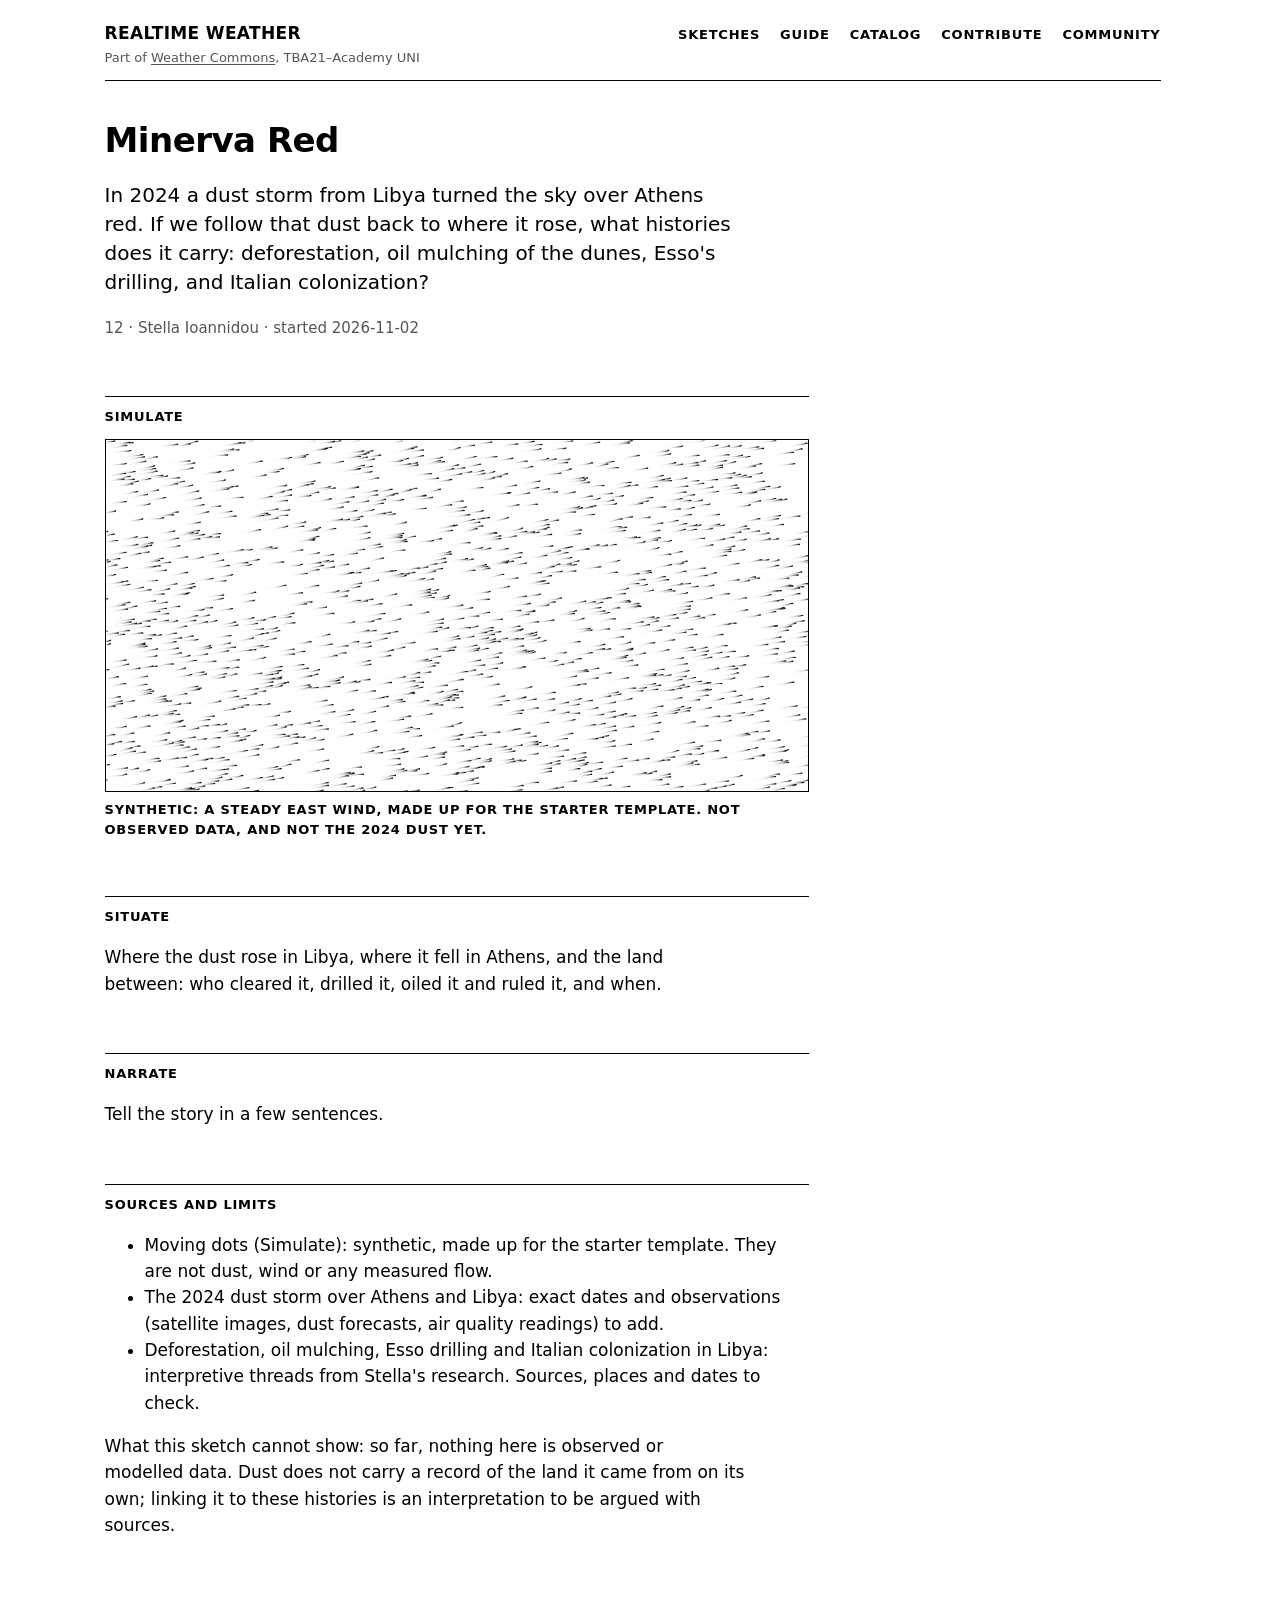
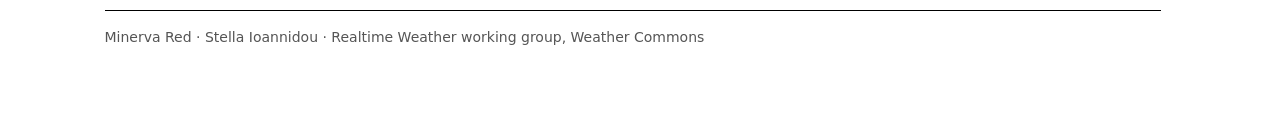
==== sketches/12-minerva-red/index.html @ 3139cb9e "12: rename to Minerva Red and start the dust storm question Rename sketches/12-egas-cc-u-s-plans-wit" ====
<!doctype html>
<html lang="en">
<head>
<meta charset="utf-8">
<meta name="viewport" content="width=device-width, initial-scale=1">
<title>12 · Minerva Red · Realtime Weather</title>
<!-- style.css is the shared Realtime Weather look, copied into this folder. Add your own styles below it. -->
<link rel="stylesheet" href="style.css">
</head>
<body>
<main>
<header class="site-header">
  <div class="brand"><a class="wordmark" href="../">Realtime Weather</a><span class="tagline">Part of <a href="https://tba21.org/uni_weathercommons">Weather Commons</a>, TBA21–Academy UNI</span></div>
  <nav aria-label="Site">
    <a href="../">Sketches</a>
    <a href="../guide/">Guide</a>
    <a href="../catalog/">Catalog</a>
    <a href="https://github.com/RealtimeUrbanismLab/weather-commons/blob/main/CONTRIBUTING.md">Contribute</a>
    <a href="https://community.ocean-archive.org/spaces/25478985">Community</a>
  </nav>
</header>

<h1>Minerva Red</h1>

<!-- 1. Event: what are you looking at, and what do you want to find out? -->
<p class="lede">In 2024 a dust storm from Libya turned the sky over Athens red. If we follow that dust back to where it rose, what histories does it carry: deforestation, oil mulching of the dunes, Esso's drilling, and Italian colonization?</p>
<p class="muted small">12 · Stella Ioannidou · started 2026-11-02</p>

<!-- 2. Simulate: a first model. This placeholder shows dots drifting in one steady wind. -->
<h2>Simulate</h2>
<canvas id="view" width="1200" height="600"></canvas>
<p class="label">Synthetic: a steady east wind, made up for the starter template. Not observed data, and not the 2024 dust yet.</p>

<!-- 3. Situate: where, when, who. Add a map, places, institutions, dates. -->
<h2>Situate</h2>
<p>Where the dust rose in Libya, where it fell in Athens, and the land between: who cleared it, drilled it, oiled it and ruled it, and when.</p>

<!-- 4. Narrate: the story in a few sentences, and what the model cannot show. -->
<h2>Narrate</h2>
<p>Tell the story in a few sentences.</p>

<h2>Sources and limits</h2>
<ul>
  <li>Moving dots (Simulate): synthetic, made up for the starter template. They are not dust, wind or any measured flow.</li>
  <li>The 2024 dust storm over Athens and Libya: exact dates and observations (satellite images, dust forecasts, air quality readings) to add.</li>
  <li>Deforestation, oil mulching, Esso drilling and Italian colonization in Libya: interpretive threads from Stella's research. Sources, places and dates to check.</li>
</ul>
<p>What this sketch cannot show: so far, nothing here is observed or modelled data. Dust does not carry a record of the land it came from on its own; linking it to these histories is an interpretation to be argued with sources.</p>

<footer class="site-footer">
  <p>Minerva Red · Stella Ioannidou · Realtime Weather working group, Weather Commons</p>
</footer>
</main>
<script>
  // A tiny simulation: dots carried by a steady wind, with a little random spread.
  // Replace it with your own model. Load your own files with relative paths, e.g. fetch('data/my-file.json').
  const canvas = document.getElementById('view');
  const ctx = canvas.getContext('2d');
  const ink = getComputedStyle(document.body).color;           // black, or white in dark mode
  const paper = getComputedStyle(document.body).backgroundColor;
  const wind = { east: 1.2, north: 0.2 }; // pixels per frame (synthetic)
  const spread = 0.6;                      // random wobble per frame
  const dots = Array.from({ length: 1500 }, () => ({ x: Math.random() * canvas.width, y: Math.random() * canvas.height }));

  function step() {
    ctx.globalAlpha = 0.15;                // fade old positions into trails
    ctx.fillStyle = paper;
    ctx.fillRect(0, 0, canvas.width, canvas.height);
    ctx.globalAlpha = 1;
    ctx.fillStyle = ink;
    for (const d of dots) {
      d.x = (d.x + wind.east + (Math.random() - 0.5) * spread + canvas.width) % canvas.width;
      d.y = (d.y - wind.north + (Math.random() - 0.5) * spread + canvas.height) % canvas.height;
      ctx.fillRect(d.x, d.y, 2, 2);
    }
    requestAnimationFrame(step);
  }
  step();
</script>
</body>
</html>
---- sketches/12-minerva-red/style.css ----
/* Realtime Weather: one look for the site's pages (front page, guide, catalog) and new sketches.
   Black and white, system fonts, light and dark. new-sketch.mjs copies this file into each new
   sketch, so a sketch keeps working on its own. */

:root {
  --fg: #000; --bg: #fff; --muted: #555; --line: #000; --soft: #f2f2f2;
  --font: system-ui, -apple-system, "Segoe UI", Roboto, "Helvetica Neue", Arial, sans-serif;
  --mono: ui-monospace, SFMono-Regular, Menlo, Consolas, "Liberation Mono", monospace;
  --text: 44rem;
  --wide: 68rem;
}
@media (prefers-color-scheme: dark) {
  :root { --fg: #fff; --bg: #000; --muted: #aaa; --line: #fff; --soft: #161616; }
}
* { box-sizing: border-box; }
html { -webkit-text-size-adjust: 100%; scrollbar-gutter: stable; } /* short and long pages line up */
body { margin: 0; background: var(--bg); color: var(--fg); font: 17px/1.55 var(--font); }
/* Every page has the same frame, so the header and footer never move. Content keeps a
   reading width inside it, left-aligned; the header, footer and front-page cards span the frame. */
main { max-width: var(--wide); margin: 0 auto; padding: 0 16px 80px; }
main > * { max-width: var(--text); }
main > .site-header, main > .site-footer, main > .cards, main > .full { max-width: none; }
a { color: inherit; text-underline-offset: 2px; overflow-wrap: anywhere; }
a:hover { text-decoration-thickness: 2px; }

/* Header and footer, the same on every page */
.site-header {
  display: flex; flex-wrap: wrap; justify-content: space-between; align-items: baseline; gap: 8px 24px;
  border-bottom: 1px solid var(--line); padding: 20px 0 12px; margin-bottom: 40px;
}
.brand { display: flex; flex-direction: column; gap: 2px; }
.wordmark { font-weight: 700; text-transform: uppercase; letter-spacing: .02em; text-decoration: none; }
.tagline { font-size: 13px; color: var(--muted); }
.site-header nav { display: flex; flex-wrap: wrap; gap: 4px 20px; }
.site-header nav a, .label, h2 {
  font-size: 13px; font-weight: 600; text-transform: uppercase; letter-spacing: .06em;
}
.site-header nav a { text-decoration: none; }
.site-header nav a:hover, .site-header nav a[aria-current="page"] { text-decoration: underline; }
.site-footer { margin-top: 72px; border-top: 1px solid var(--line); padding-top: 12px; font-size: 14px; color: var(--muted); }
.site-footer p { margin: 4px 0; }

/* Type */
h1 { font-size: 34px; line-height: 1.15; font-weight: 700; letter-spacing: -.015em; margin: 0 0 12px; }
h2 { margin: 56px 0 12px; padding-top: 10px; border-top: 1px solid var(--line); }
h3 { font-size: 17px; margin: 28px 0 4px; }
p, li { max-width: 40rem; }
.lede { font-size: 20px; line-height: 1.45; }
.muted { color: var(--muted); }
.small { font-size: 15px; }
.question, .part { font-weight: 600; }
.gloss { color: var(--muted); font-size: 15px; }
.note { border: 1px solid var(--line); padding: 12px 16px; margin: 20px 0; }
.note p { margin: 4px 0; }
.toc { display: flex; flex-wrap: wrap; gap: 4px 16px; font-size: 15px; margin: 16px 0 0; padding: 0; list-style: none; }
code { font-family: var(--mono); font-size: .88em; background: var(--soft); padding: 1px 4px; overflow-wrap: anywhere; }
table { border-collapse: collapse; margin: 12px 0; font-size: 15px; }
th, td { border: 1px solid var(--line); padding: 4px 12px; text-align: left; }
dl dt { font-weight: 600; margin-top: 16px; }
dl dd { margin: 2px 0 0; }

/* A big link, such as the catalog's main source */
.primary { display: block; border: 1px solid var(--line); padding: 16px; margin: 16px 0; text-decoration: none; }
.primary:hover { background: var(--fg); color: var(--bg); }
.primary strong { display: block; font-size: 19px; }

/* Front page: sketch cards */
.cards { list-style: none; padding: 0; margin: 40px 0 0; display: grid; grid-template-columns: repeat(auto-fill, minmax(17rem, 1fr)); gap: 32px 24px; }
.cards li { max-width: none; }
.card { display: flex; flex-direction: column; gap: 4px; text-decoration: none; border-top: 1px solid var(--line); padding-top: 12px; }
.card img { width: 100%; aspect-ratio: 3 / 2; object-fit: cover; filter: grayscale(1); margin-bottom: 8px; }
.card:hover .title { text-decoration: underline; }
.card .nn { font-size: 13px; color: var(--muted); font-variant-numeric: tabular-nums; }
.card .title { font-size: 20px; font-weight: 700; line-height: 1.25; }
.card .summary { font-size: 15px; }
.cards .meta { margin: 8px 0 0; font-size: 13px; color: var(--muted); }

/* Guide: numbered steps, copyable code, tabs, form fields */
ol.steps { list-style: none; padding: 0; margin: 16px 0 0; counter-reset: step; }
ol.steps > li { counter-increment: step; position: relative; padding: 0 0 20px 44px; }
ol.steps > li::before {
  content: counter(step); position: absolute; left: 0; top: 0;
  width: 28px; height: 28px; border: 1.5px solid var(--line); border-radius: 50%;
  display: grid; place-items: center; font-size: 14px; font-weight: 600;
}
.ok { font-size: 15px; }
.ok::before { content: "You should see: "; font-weight: 600; }
.code { position: relative; margin: 8px 0; }
.code pre {
  margin: 0; padding: 12px 72px 12px 14px; background: var(--soft); border: 1px solid var(--line);
  font: 14px/1.5 var(--mono); white-space: pre-wrap; overflow-wrap: anywhere;
}
.code button, .tabs button {
  font: 14px var(--font); padding: 4px 12px; cursor: pointer; background: var(--bg); color: var(--fg); border: 1px solid var(--line);
}
.code button { position: absolute; top: 6px; right: 6px; }
.fields { display: grid; grid-template-columns: repeat(auto-fit, minmax(150px, 1fr)); gap: 10px; margin: 12px 0; }
.fields label { font-size: 13px; color: var(--muted); display: block; }
.fields input { width: 100%; font: 15px var(--font); padding: 6px 8px; margin-top: 2px; background: var(--bg); color: var(--fg); border: 1px solid var(--line); border-radius: 0; }
.tabs { display: flex; margin: 16px 0 0; }
.tabs button { padding: 6px 16px; }
.tabs button + button { border-left: 0; }
.tabs button[aria-selected="true"] { background: var(--fg); color: var(--bg); }
.tabpanel { border: 1px solid var(--line); border-top: 0; padding: 4px 16px 8px; }
.tabpanel[hidden] { display: none; }
dl.trouble .ask { display: block; margin-top: 6px; font-size: 15px; }

/* Sketch pages */
canvas { display: block; width: 100%; border: 1px solid var(--line); }
.label { margin: 8px 0 0; }

#handout { display: none; }

@media (max-width: 480px) {
  body { font-size: 16px; }
  h1 { font-size: 28px; }
  .lede { font-size: 18px; }
  .code pre { padding: 40px 12px 12px; }
  ol.steps > li { padding-left: 38px; }
}

/* Print. The guide prints as a one-page checklist (#handout); other pages print as they are. */
@media print {
  :root { --fg: #000; --bg: #fff; --muted: #333; --line: #000; --soft: #fff; }
  .site-header nav, .code button { display: none; }
  body:has(#handout) main > *:not(#handout) { display: none !important; }
  @page { size: A4; margin: 12mm 14mm; }
  body:has(#handout) { font-size: 10pt; line-height: 1.35; }
  #handout { display: block; }
  #handout h1 { font-size: 17pt; margin: 0 0 2pt; }
  #handout h2 { font-size: 11pt; margin: 9pt 0 3pt; padding-top: 4pt; border-top: 1pt solid #000; }
  #handout p { margin: 2pt 0; max-width: none; }
  #handout ul { list-style: none; padding: 0; margin: 0; }
  #handout li { padding-left: 16pt; position: relative; margin: 2.5pt 0; max-width: none; }
  #handout li::before { content: ""; position: absolute; left: 0; top: 1.5pt; width: 8pt; height: 8pt; border: 1pt solid #000; }
  #handout code { background: none; padding: 0; font-size: 9pt; }
  #handout .cols { display: grid; grid-template-columns: 1fr 1fr; gap: 0 14pt; }
  #handout .blank { display: inline-block; min-width: 110pt; border-bottom: .75pt solid #000; }
}
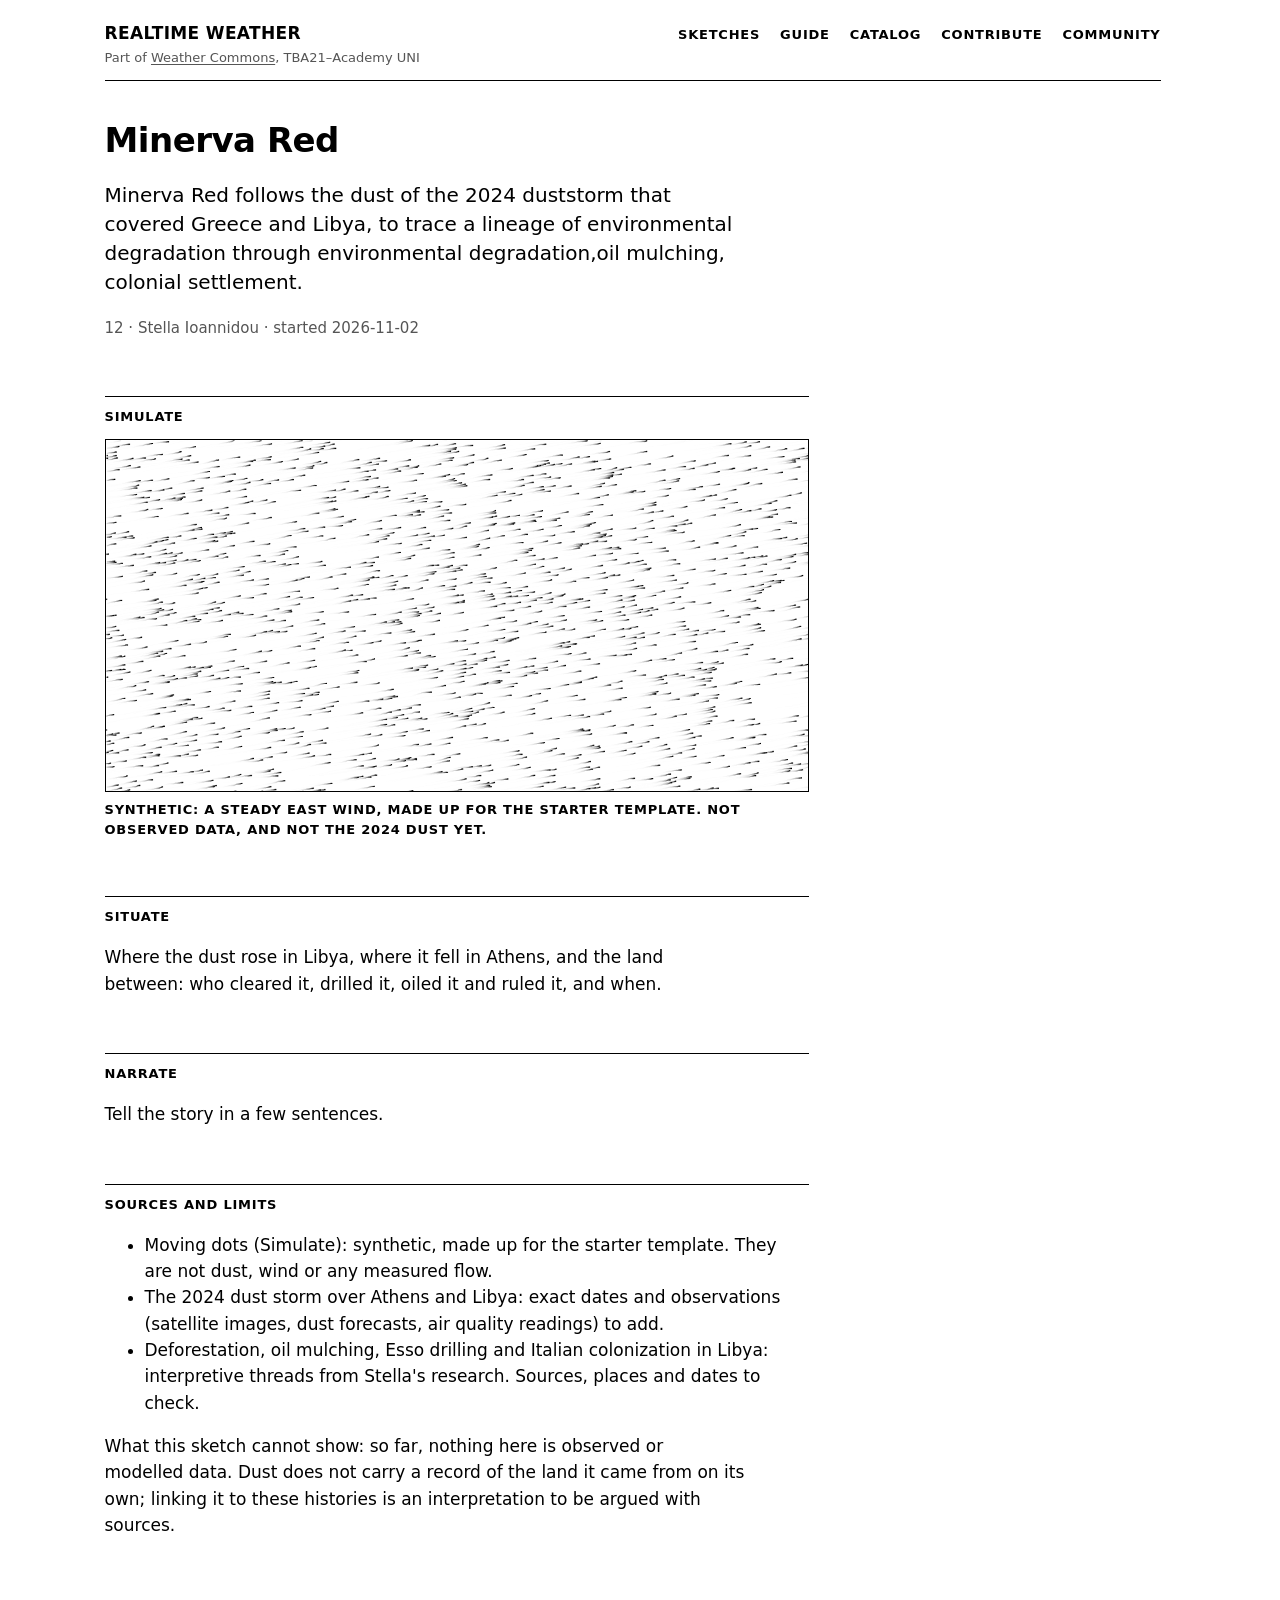
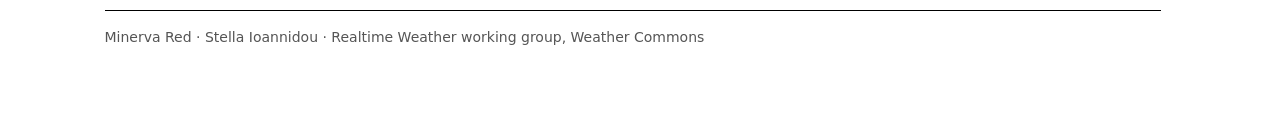
==== commit 8997b26f: "Revise introduction for clarity on environmental themes Updated the introductory paragraph to clarif" ====
--- a/sketches/12-minerva-red/index.html
+++ b/sketches/12-minerva-red/index.html
@@ -23,7 +23,7 @@
 <h1>Minerva Red</h1>
 
 <!-- 1. Event: what are you looking at, and what do you want to find out? -->
-<p class="lede">In 2024 a dust storm from Libya turned the sky over Athens red. If we follow that dust back to where it rose, what histories does it carry: deforestation, oil mulching of the dunes, Esso's drilling, and Italian colonization?</p>
+<p class="lede">Minerva Red follows the dust of the 2024 duststorm that covered Greece and Libya, to trace a lineage of environmental degradation through environmental degradation,oil mulching, colonial settlement. </p>
 <p class="muted small">12 · Stella Ioannidou · started 2026-11-02</p>
 
 <!-- 2. Simulate: a first model. This placeholder shows dots drifting in one steady wind. -->
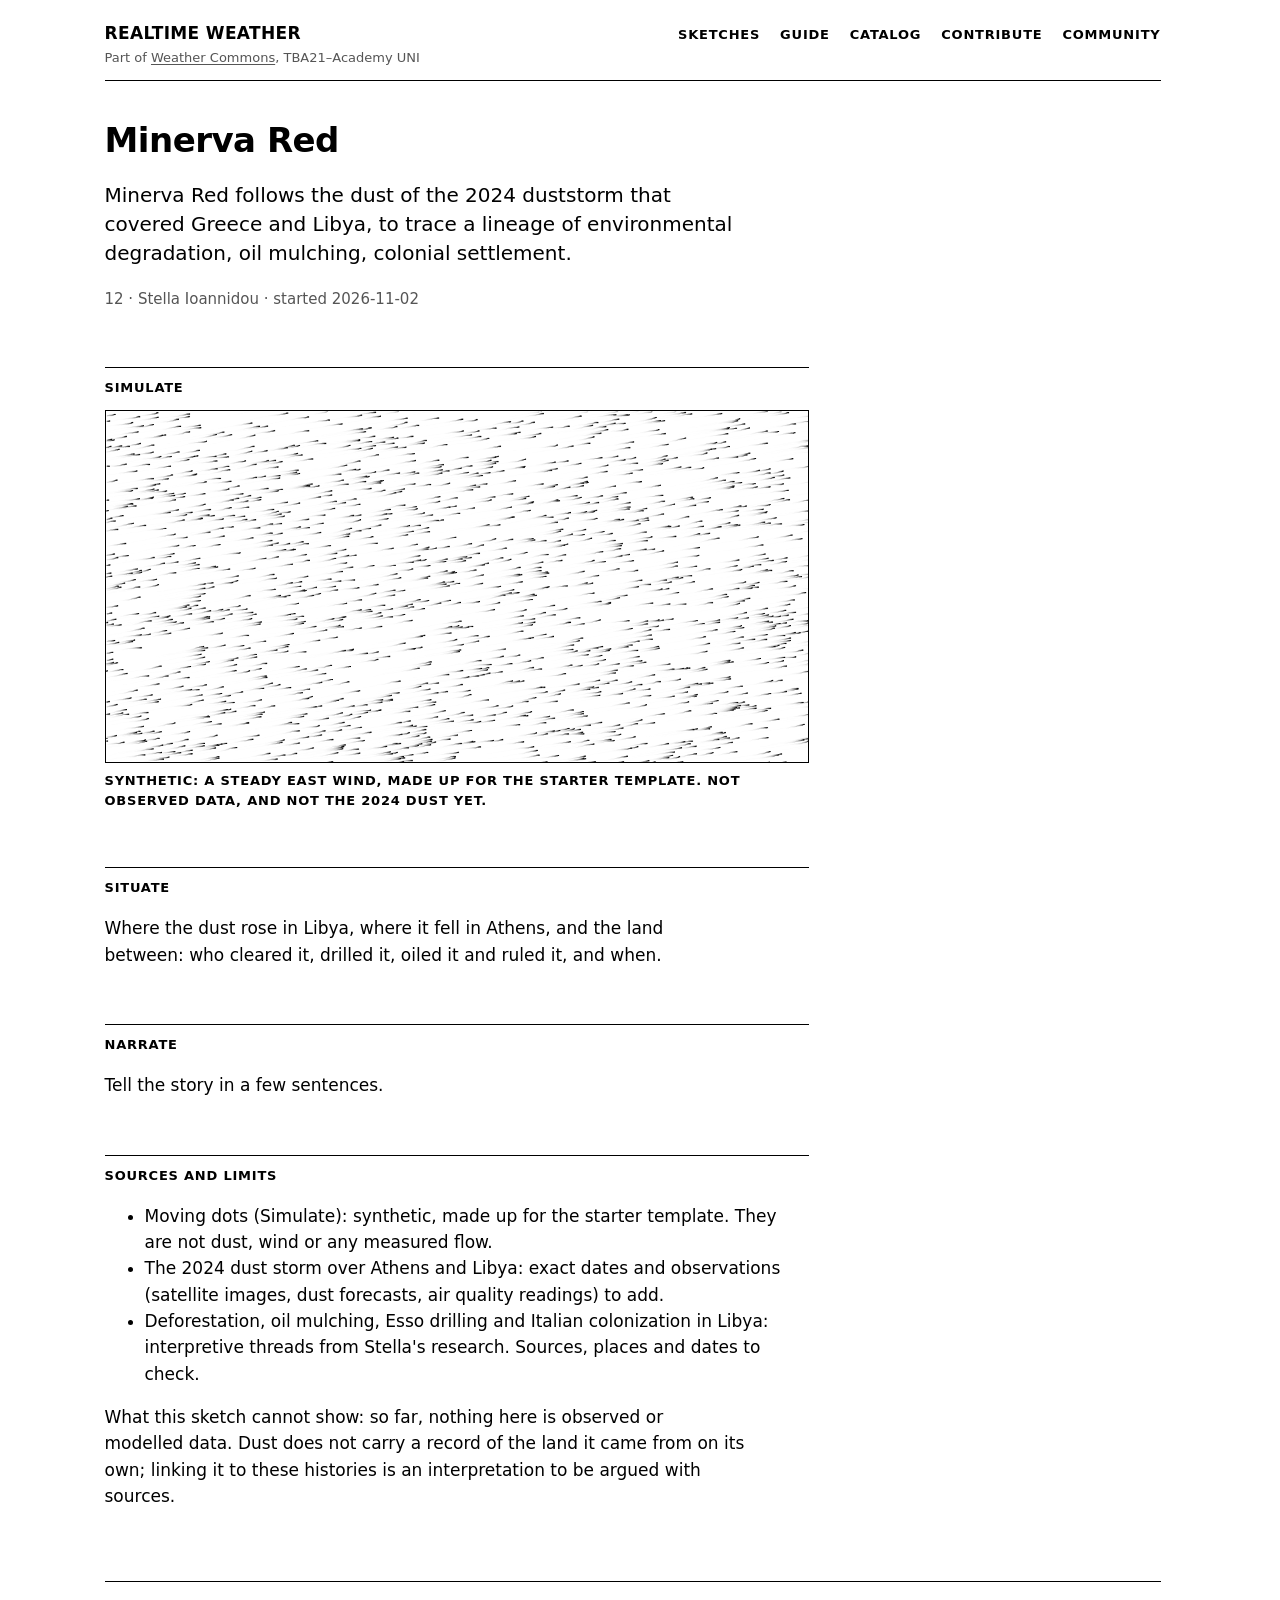
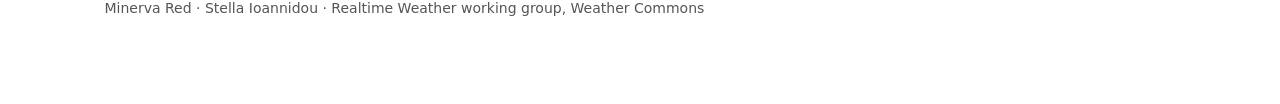
==== commit a727bde6: "12: use Stella's reworded question in the page, README and notes Co-Authored-By: Claude Opus 5.5 <no" ====
--- a/sketches/12-minerva-red/index.html
+++ b/sketches/12-minerva-red/index.html
@@ -23,7 +23,7 @@
 <h1>Minerva Red</h1>
 
 <!-- 1. Event: what are you looking at, and what do you want to find out? -->
-<p class="lede">Minerva Red follows the dust of the 2024 duststorm that covered Greece and Libya, to trace a lineage of environmental degradation through environmental degradation,oil mulching, colonial settlement. </p>
+<p class="lede">Minerva Red follows the dust of the 2024 duststorm that covered Greece and Libya, to trace a lineage of environmental degradation, oil mulching, colonial settlement.</p>
 <p class="muted small">12 · Stella Ioannidou · started 2026-11-02</p>
 
 <!-- 2. Simulate: a first model. This placeholder shows dots drifting in one steady wind. -->
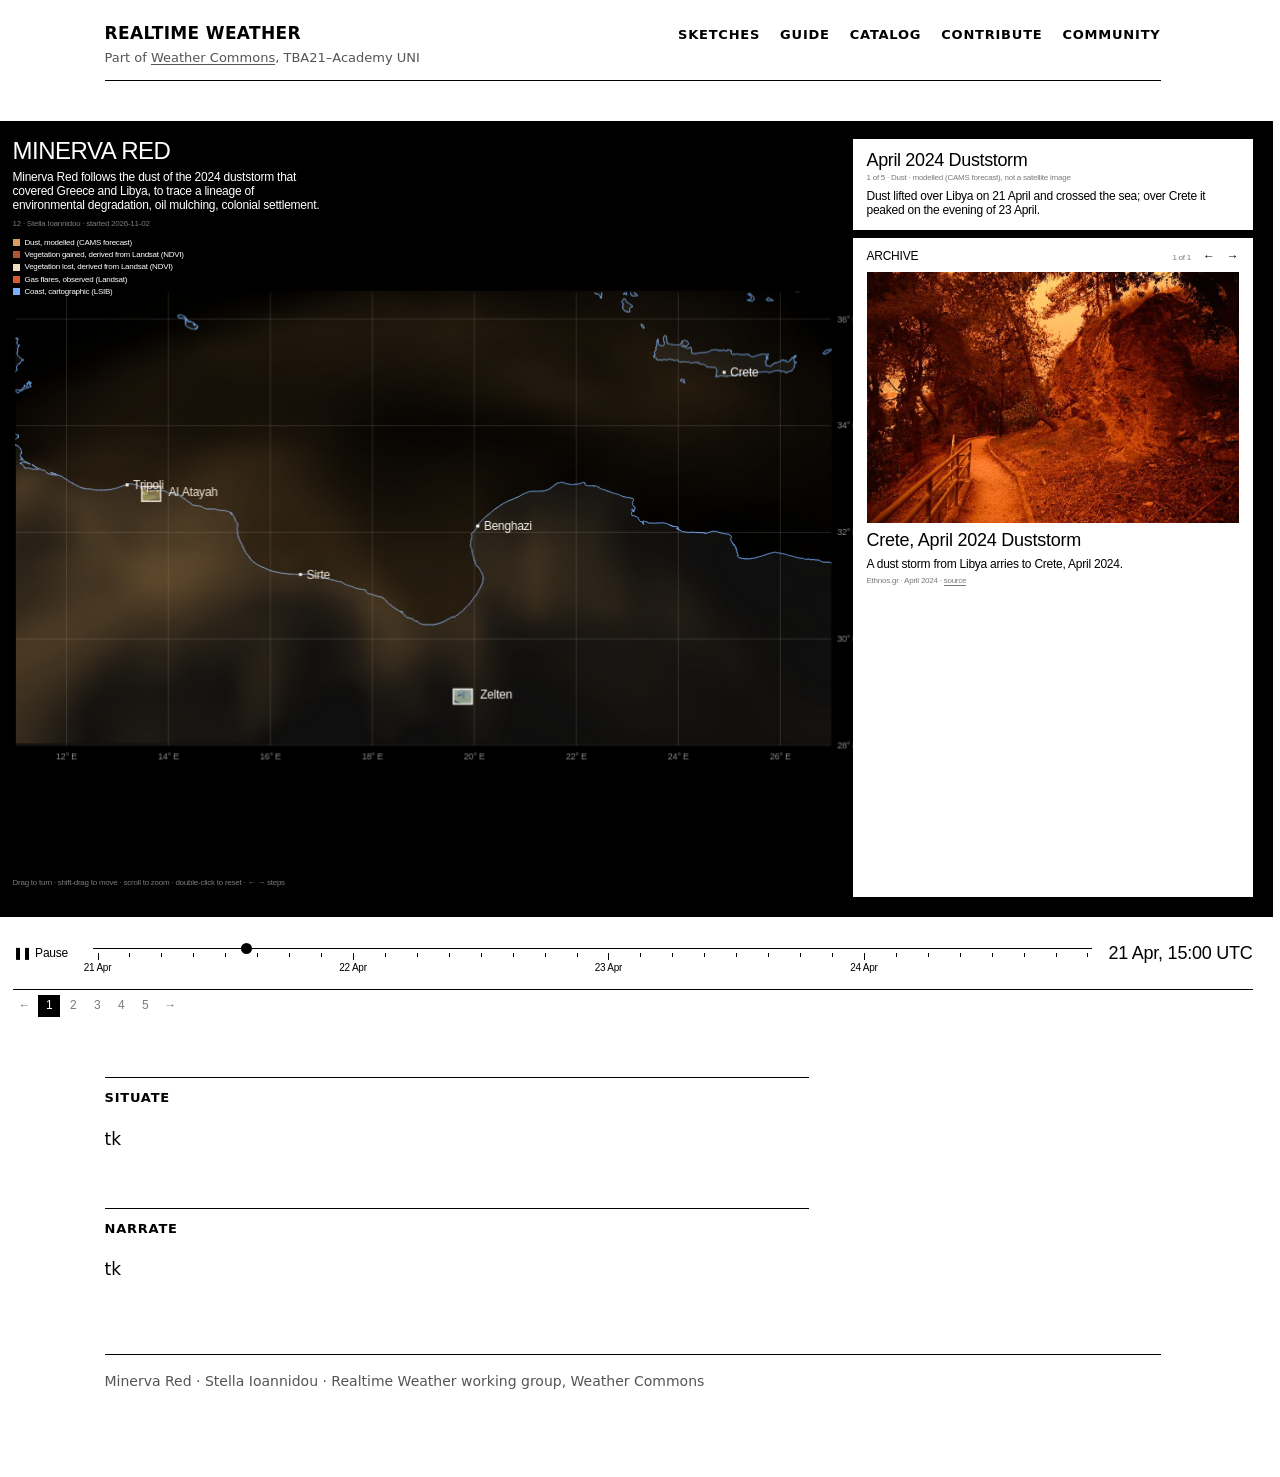
==== commit bd4d0611: "12: map, sites, storm, film" ====
--- a/sketches/12-minerva-red/index.html
+++ b/sketches/12-minerva-red/index.html
@@ -6,6 +6,81 @@
 <title>12 · Minerva Red · Realtime Weather</title>
 <!-- style.css is the shared Realtime Weather look, copied into this folder. Add your own styles below it. -->
 <link rel="stylesheet" href="style.css">
+<style>
+/* The view takes the whole screen, on a black ground, after sketch 04: a masthead top-left, the story in a white
+   box on the right, and a white bar along the bottom with the clock and the numbered steps.
+   Type: Helvetica, regular weight only, −2 % tracking; hierarchy by size and position. Colour belongs to the layers. */
+body { overflow-x: hidden; }
+.viewer { --paper: #fff; --ink: #fff; --fg: #000; --mute: #7a7a7a; --bar: 104px;
+  --sans: "Helvetica Neue", Helvetica, Arial, sans-serif;
+  position: relative; width: 100vw; margin-left: calc(50% - 50vw); height: 100vh; min-height: 560px; background: #000; color: var(--ink);
+  font: 400 12px/1.15 var(--sans); letter-spacing: -.02em; overflow: hidden; -webkit-font-smoothing: antialiased; user-select: none; }
+.viewer button { font: inherit; color: inherit; background: none; border: 0; padding: 0; cursor: pointer; letter-spacing: inherit; }
+#stage { position: absolute; inset: 0 0 var(--bar) 0; }
+#stage > canvas { position: absolute; inset: 0; width: 100%; height: 100%; cursor: grab; touch-action: none; }
+#mast { position: absolute; left: 20px; top: 18px; max-width: 46ch; pointer-events: none; }
+#mast h1 { margin: 0 0 8px; font: 400 24px/1 var(--sans); text-transform: uppercase; letter-spacing: -.02em; }
+#mast p { margin: 0; font-size: 12px; line-height: 1.15; max-width: none; }
+#mast .by { margin-top: 6px; color: var(--mute); font-size: 8px; }
+#key { display: flex; flex-direction: column; gap: 3px; margin-top: 10px; font-size: 8px; }
+#key span { display: inline-flex; align-items: center; gap: 5px; white-space: nowrap; }
+#key i { display: inline-block; width: 7px; height: 7px; }
+#film { position: absolute; left: 20px; top: 18px; bottom: 20px; right: 440px; background: #000; z-index: 1; }
+#film[hidden], #film [hidden] { display: none; }
+#film iframe { width: 100%; height: 100%; border: 0; display: block; }
+#film-note { padding: 20px; color: var(--mute); }
+#hint { position: absolute; left: 20px; bottom: 30px; font-size: 8px; color: var(--mute); pointer-events: none; }
+/* the column on the right: the story, then the archive */
+#side { position: absolute; right: 20px; top: 18px; bottom: 20px; width: 400px; display: flex; flex-direction: column; gap: 8px; pointer-events: none; }
+#side > * { pointer-events: auto; background: var(--paper); color: var(--fg); padding: 12px 14px; }
+#insets { margin-top: 10px; }
+#insets[hidden], #insets canvas[hidden], #itabs[hidden] { display: none; }
+#itabs { display: flex; gap: 12px; margin-bottom: 5px; }
+#itabs button { color: var(--mute); }
+#itabs button[aria-pressed="true"] { color: var(--fg); }
+#insets canvas { display: block; width: 100%; background: #000; }
+#icap { font-size: 8px; color: var(--mute); margin-top: 3px; }
+#media { flex: 1; min-height: 0; overflow: auto; font-size: 12px; }
+#media[hidden] { display: none; }
+#media-head { display: flex; gap: 12px; align-items: baseline; margin-bottom: 8px; color: var(--mute); font-size: 8px; }
+#media-head span:first-child { color: var(--fg); text-transform: uppercase; margin-right: auto; font-size: 12px; }
+#media-head button { font-size: 12px; color: var(--fg); }
+#media img { display: block; width: 100%; height: auto; margin-bottom: 8px; }
+#media p { margin: 0 0 4px; font-size: 12px; line-height: 1.15; }
+#media .hl { font-size: 18px; line-height: 1.1; margin: 2px 0 8px; }
+#media .cr { font-size: 8px; line-height: 1.3; color: var(--mute); }
+#media a { border-bottom: 1px solid currentColor; text-decoration: none; }
+#story h2 { margin: 0 0 2px; padding: 0; border: 0; font: 400 18px/1.1 var(--sans); text-transform: none; letter-spacing: -.02em; }
+#story .meta { font-size: 8px; color: var(--mute); margin-bottom: 8px; }
+#story p { margin: 0; font-size: 12px; line-height: 1.15; }
+#clock { position: absolute; left: 0; right: 0; bottom: 0; height: var(--bar); background: var(--paper); color: var(--fg); padding: 0 20px; }
+#rail { display: flex; align-items: center; gap: 16px; height: 72px; }
+#rail[data-off] > :not(#date) { visibility: hidden; }
+#play { flex: 0 0 auto; text-align: left; white-space: nowrap; min-width: 64px; }
+#track { position: relative; flex: 1; min-width: 0; height: 44px; }
+#track input { position: absolute; left: 0; right: 0; top: 10px; width: 100%; -webkit-appearance: none; appearance: none; height: 14px; background: none; margin: 0; cursor: pointer; }
+#track input::-webkit-slider-runnable-track { height: 1px; background: var(--fg); }
+#track input::-webkit-slider-thumb { -webkit-appearance: none; width: 11px; height: 11px; border-radius: 50%; background: var(--fg); margin-top: -5px; }
+#track input::-moz-range-track { height: 1px; background: var(--fg); }
+#track input::-moz-range-thumb { width: 11px; height: 11px; border: 0; border-radius: 50%; background: var(--fg); }
+#ticks { position: absolute; left: 5px; right: 5px; top: 22px; height: 20px; pointer-events: none; }
+#ticks i { position: absolute; top: 0; width: 1px; height: 4px; background: var(--fg); }
+#ticks i.l { height: 7px; }
+#ticks span { position: absolute; top: 9px; transform: translateX(-50%); font-size: 10px; white-space: nowrap; }
+#date { flex: 0 0 auto; text-align: right; min-width: 15ch; }
+#date b { display: block; font-weight: 400; font-size: 18px; line-height: 1.1; }
+#date span { color: var(--mute); font-size: 8px; }
+#steps { display: flex; gap: 2px; align-items: center; height: 32px; border-top: 1px solid var(--fg); }
+#steps button { min-width: 22px; height: 22px; padding: 0 6px; text-align: center; color: var(--mute); }
+#steps button[aria-current="true"] { background: var(--fg); color: var(--paper); }
+#steps .nm { margin-left: 10px; color: var(--fg); }
+@media (max-width: 900px) {
+  #side { left: 20px; right: 20px; top: auto; bottom: 12px; width: auto; }
+  #media, #insets { display: none; }
+  #film { right: 20px; bottom: 140px; }
+  #key, #hint, #mast p { display: none; }
+}
+</style>
 </head>
 <body>
 <main>
@@ -20,62 +95,51 @@
   </nav>
 </header>
 
-<h1>Minerva Red</h1>
-
-<!-- 1. Event: what are you looking at, and what do you want to find out? -->
-<p class="lede">Minerva Red follows the dust of the 2024 duststorm that covered Greece and Libya, to trace a lineage of environmental degradation, oil mulching, colonial settlement.</p>
-<p class="muted small">12 · Stella Ioannidou · started 2026-11-02</p>
-
-<!-- 2. Simulate: a first model. This placeholder shows dots drifting in one steady wind. -->
-<h2>Simulate</h2>
-<canvas id="view" width="1200" height="600"></canvas>
-<p class="label">Synthetic: a steady east wind, made up for the starter template. Not observed data, and not the 2024 dust yet.</p>
+<!-- 1–2. Event and Simulate: the view. Steps and texts are at the top of app.js. -->
+<section class="full viewer" aria-label="Minerva Red: map from Libya to Crete">
+  <div id="stage">
+    <canvas id="c"></canvas>
+    <div id="mast">
+      <h1>Minerva Red</h1>
+      <p>Minerva Red follows the dust of the 2024 duststorm that covered Greece and Libya, to trace a lineage of environmental degradation, oil mulching, colonial settlement.</p>
+      <p class="by">12 · Stella Ioannidou · started 2026-11-02</p>
+      <div id="key"></div>
+    </div>
+    <div id="film" hidden><iframe id="vimeo" src="about:blank" title="Film" allow="autoplay; fullscreen; picture-in-picture" allowfullscreen></iframe>
+      <p id="film-note" hidden>Add the film's Vimeo link in app.js (the Film step).</p></div>
+    <div id="hint">Drag to turn · shift-drag to move · scroll to zoom · double-click to reset · ← → steps</div>
+    <div id="side">
+      <aside id="story"><h2 id="st-title"></h2><div class="meta" id="kind"></div><p id="text"></p>
+        <div id="insets" hidden>
+          <canvas id="ang"></canvas><canvas id="top" hidden></canvas>
+          <div id="icap"></div>
+        </div>
+      </aside>
+      <aside id="media" hidden>
+        <div id="media-head"><span>Archive</span><span id="mcount"></span><button id="mprev" aria-label="Previous">←</button><button id="mnext" aria-label="Next">→</button></div>
+        <div id="mbody"></div>
+      </aside>
+    </div>
+  </div>
+  <div id="clock">
+    <div id="rail"><button id="play">▶ Run</button><div id="track"><input id="t" type="range" aria-label="Time"><div id="ticks"></div></div>
+      <div id="date"><b id="tl"></b><span id="sub"></span></div></div>
+    <nav id="steps"></nav>
+  </div>
+</section>
 
 <!-- 3. Situate: where, when, who. Add a map, places, institutions, dates. -->
 <h2>Situate</h2>
-<p>Where the dust rose in Libya, where it fell in Athens, and the land between: who cleared it, drilled it, oiled it and ruled it, and when.</p>
+<p>tk</p>
 
 <!-- 4. Narrate: the story in a few sentences, and what the model cannot show. -->
 <h2>Narrate</h2>
-<p>Tell the story in a few sentences.</p>
-
-<h2>Sources and limits</h2>
-<ul>
-  <li>Moving dots (Simulate): synthetic, made up for the starter template. They are not dust, wind or any measured flow.</li>
-  <li>The 2024 dust storm over Athens and Libya: exact dates and observations (satellite images, dust forecasts, air quality readings) to add.</li>
-  <li>Deforestation, oil mulching, Esso drilling and Italian colonization in Libya: interpretive threads from Stella's research. Sources, places and dates to check.</li>
-</ul>
-<p>What this sketch cannot show: so far, nothing here is observed or modelled data. Dust does not carry a record of the land it came from on its own; linking it to these histories is an interpretation to be argued with sources.</p>
+<p>tk</p>
 
 <footer class="site-footer">
   <p>Minerva Red · Stella Ioannidou · Realtime Weather working group, Weather Commons</p>
 </footer>
 </main>
-<script>
-  // A tiny simulation: dots carried by a steady wind, with a little random spread.
-  // Replace it with your own model. Load your own files with relative paths, e.g. fetch('data/my-file.json').
-  const canvas = document.getElementById('view');
-  const ctx = canvas.getContext('2d');
-  const ink = getComputedStyle(document.body).color;           // black, or white in dark mode
-  const paper = getComputedStyle(document.body).backgroundColor;
-  const wind = { east: 1.2, north: 0.2 }; // pixels per frame (synthetic)
-  const spread = 0.6;                      // random wobble per frame
-  const dots = Array.from({ length: 1500 }, () => ({ x: Math.random() * canvas.width, y: Math.random() * canvas.height }));
-
-  function step() {
-    ctx.globalAlpha = 0.15;                // fade old positions into trails
-    ctx.fillStyle = paper;
-    ctx.fillRect(0, 0, canvas.width, canvas.height);
-    ctx.globalAlpha = 1;
-    ctx.fillStyle = ink;
-    for (const d of dots) {
-      d.x = (d.x + wind.east + (Math.random() - 0.5) * spread + canvas.width) % canvas.width;
-      d.y = (d.y - wind.north + (Math.random() - 0.5) * spread + canvas.height) % canvas.height;
-      ctx.fillRect(d.x, d.y, 2, 2);
-    }
-    requestAnimationFrame(step);
-  }
-  step();
-</script>
+<script src="app.js"></script>
 </body>
 </html>
--- a/sketches/12-minerva-red/style.css
+++ b/sketches/12-minerva-red/style.css
@@ -47,7 +47,7 @@
 p, li { max-width: 40rem; }
 .lede { font-size: 20px; line-height: 1.45; }
 .muted { color: var(--muted); }
-.small { font-size: 15px; }
+.small { font-size: 12px; }
 .question, .part { font-weight: 600; }
 .gloss { color: var(--muted); font-size: 15px; }
 .note { border: 1px solid var(--line); padding: 12px 16px; margin: 20px 0; }
